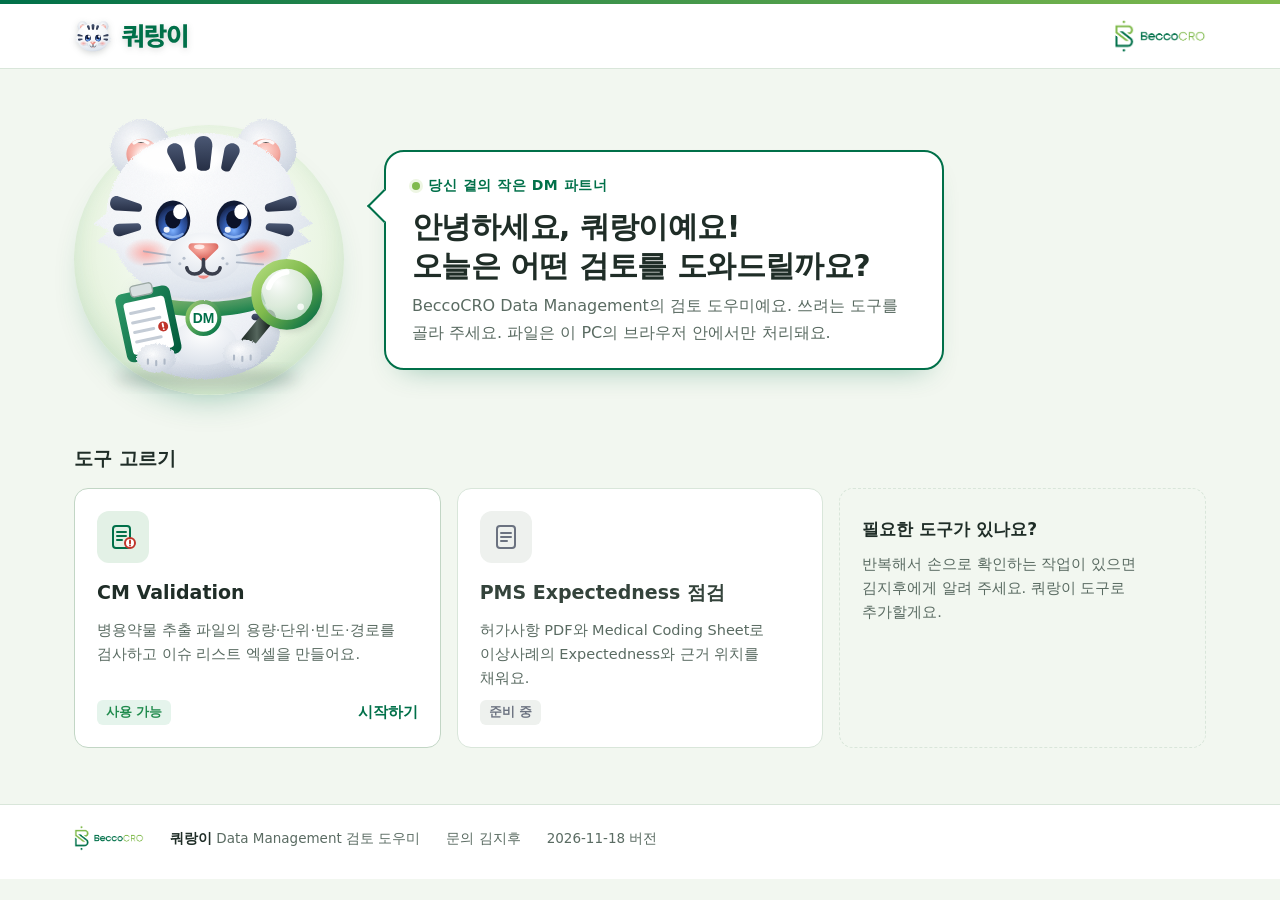
==== index.html @ e0569086 "Add files via upload" ====
<!DOCTYPE html>
<html lang="ko">
<head>
<meta charset="utf-8">
<meta name="viewport" content="width=device-width, initial-scale=1">
<meta name="robots" content="noindex, nofollow">
<title>쿼랑이 · DM 검토 도우미</title>
<link rel="stylesheet" href="css/site.css">
<style>
  main{max-width:1180px;margin:0 auto;padding:0 24px}
  .greet{display:grid;grid-template-columns:270px minmax(0,1fr);gap:40px;align-items:center;padding:56px 0 40px}
  .stage{position:relative;width:270px;height:270px;border-radius:50%;background:radial-gradient(circle at 50% 42%,#fff 0,#eaf5e3 55%,#d6ebcb 100%);box-shadow:inset 0 -10px 24px rgba(0,112,73,.10),0 18px 36px -20px rgba(0,112,73,.45);display:flex;align-items:flex-end;justify-content:center}
  .greet .tiger{width:250px;height:auto;display:block;margin-bottom:6px}
  .bubble{position:relative;background:var(--sheet);border:2px solid var(--brand);box-shadow:0 14px 30px -18px rgba(0,112,73,.45);border-radius:20px;padding:22px 26px;max-width:560px}
  .bubble::before{content:"";position:absolute;left:-14px;top:42px;width:22px;height:22px;background:var(--sheet);border-left:2px solid var(--brand);border-bottom:2px solid var(--brand);transform:rotate(45deg)}
  .tagline{display:flex;align-items:center;gap:8px;margin:0 0 10px!important;color:var(--brand)!important;font-size:14px!important;font-weight:700;letter-spacing:.04em}
  .tagline::before{content:"";width:8px;height:8px;border-radius:50%;background:var(--leaf);box-shadow:0 0 0 3px var(--leaf-soft)}
  .bubble h1{font-size:30px;line-height:1.3;letter-spacing:-.02em;margin:0 0 8px;font-weight:800}
  .bubble p{margin:0;color:var(--sub);font-size:16px}
  @keyframes wave{0%,100%{transform:rotate(0)}30%{transform:rotate(-14deg)}60%{transform:rotate(8deg)}}
  .greet .glass{transform-origin:130px 191px;animation:wave 1.4s ease-in-out .4s 2}
  .stage{cursor:pointer}

  h2.pick{font-size:19px;margin:8px 0 14px}
  .tools{display:grid;grid-template-columns:repeat(3,minmax(0,1fr));gap:16px}
  .tool{position:relative;display:flex;flex-direction:column;gap:10px;background:var(--sheet);border:1px solid var(--rule);border-radius:14px;padding:22px;text-decoration:none;color:inherit;min-height:220px}
  a.tool{border-color:var(--field)}
  a.tool:hover{border-color:var(--brand);box-shadow:0 0 0 3px var(--brand-soft)}
  .tool .ic{width:52px;height:52px;border-radius:12px;display:flex;align-items:center;justify-content:center;background:var(--brand-soft)}
  .tool h3{font-size:19px;margin:4px 0 0}
  .tool p{margin:0;color:var(--sub);font-size:14.5px;flex:1}
  .tool .foot{display:flex;justify-content:space-between;align-items:center}
  .chip{font-size:12.5px;font-weight:600;border-radius:6px;padding:2px 9px}
  .chip.ok{background:var(--green-soft);color:var(--green)}
  .chip.soon{background:var(--gray-soft);color:var(--gray)}
  .start{font-weight:700;color:var(--brand);font-size:15px}
  .tool.soon .ic{background:var(--gray-soft)}
  .tool.soon h3{color:#34433b}
  .tool.idea{border-style:dashed;background:transparent;justify-content:center;align-items:flex-start}
  .tool.idea h3{font-size:17px}
  .safe{margin:26px 0 0;font-size:14px;color:var(--sub);display:flex;gap:8px;align-items:center}

  @media (max-width:860px){
    .greet{grid-template-columns:1fr;justify-items:center;gap:18px;padding:36px 0 28px;text-align:center}
    .stage{width:210px;height:210px}
    .greet .tiger{width:186px}
    .bubble::before{left:50%;top:-13px;margin-left:-11px;transform:rotate(135deg)}
    .tools{grid-template-columns:1fr}
    .tool{min-height:0}
  }
  @media (max-width:560px){ main{padding:0 16px} .bubble h1{font-size:24px} }
</style>
</head>
<body>
<header class="site-head"><div class="in"><a class="brand" href="index.html" aria-label="쿼랑이 처음 화면"><svg width="38" height="38" viewBox="18 22 164 140" role="img" aria-label="쿼랑이" xmlns="http://www.w3.org/2000/svg"><defs>
  <radialGradient id="hfur" cx="40%" cy="30%" r="78%">
    <stop offset="0" stop-color="#ffffff"/><stop offset=".55" stop-color="#f4f6f9"/><stop offset=".85" stop-color="#dfe5ee"/><stop offset="1" stop-color="#c3ccda"/>
  </radialGradient>
  <radialGradient id="hbody" cx="38%" cy="25%" r="80%">
    <stop offset="0" stop-color="#ffffff"/><stop offset=".6" stop-color="#eef1f6"/><stop offset="1" stop-color="#b9c3d2"/>
  </radialGradient>
  <radialGradient id="hear" cx="40%" cy="35%" r="70%">
    <stop offset="0" stop-color="#ffffff"/><stop offset="1" stop-color="#cbd3df"/>
  </radialGradient>
  <radialGradient id="hinner" cx="50%" cy="38%" r="62%">
    <stop offset="0" stop-color="#ffd9d2"/><stop offset=".7" stop-color="#f4aaa1"/><stop offset="1" stop-color="#e48e86"/>
  </radialGradient>
  <linearGradient id="hstripe" x1="0" y1="0" x2="0" y2="1">
    <stop offset="0" stop-color="#4b5874"/><stop offset="1" stop-color="#262f45"/>
  </linearGradient>
  <radialGradient id="hiris" cx="50%" cy="72%" r="70%">
    <stop offset="0" stop-color="#7fb2ff"/><stop offset=".45" stop-color="#3561b8"/><stop offset="1" stop-color="#16244d"/>
  </radialGradient>
  <radialGradient id="hmuzzle" cx="50%" cy="30%" r="72%">
    <stop offset="0" stop-color="#ffffff"/><stop offset="1" stop-color="#dbe1ea"/>
  </radialGradient>
  <radialGradient id="hnose" cx="42%" cy="28%" r="72%">
    <stop offset="0" stop-color="#ffbdb2"/><stop offset="1" stop-color="#d4574f"/>
  </radialGradient>
  <radialGradient id="hblush" cx="50%" cy="50%" r="50%">
    <stop offset="0" stop-color="#ff9b94" stop-opacity=".8"/><stop offset="1" stop-color="#ff9b94" stop-opacity="0"/>
  </radialGradient>
  <linearGradient id="hscarf" x1="0" y1="0" x2="1" y2="1">
    <stop offset="0" stop-color="#9fd067"/><stop offset=".5" stop-color="#4fa257"/><stop offset="1" stop-color="#007049"/>
  </linearGradient>
  <linearGradient id="hboard" x1="0" y1="0" x2="1" y2="1">
    <stop offset="0" stop-color="#2f9a68"/><stop offset="1" stop-color="#00593a"/>
  </linearGradient>
  <linearGradient id="hring" x1="0" y1="0" x2="1" y2="1">
    <stop offset="0" stop-color="#b3dc7e"/><stop offset=".45" stop-color="#80ba4c"/><stop offset="1" stop-color="#006a45"/>
  </linearGradient>
  <radialGradient id="hlens" cx="35%" cy="30%" r="80%">
    <stop offset="0" stop-color="#ffffff" stop-opacity=".95"/><stop offset=".5" stop-color="#e3f3e2" stop-opacity=".7"/><stop offset="1" stop-color="#9fcfae" stop-opacity=".85"/>
  </radialGradient>
  <linearGradient id="hhandle" x1="0" y1="0" x2="1" y2="0">
    <stop offset="0" stop-color="#27342e"/><stop offset=".5" stop-color="#55665d"/><stop offset="1" stop-color="#1c2622"/>
  </linearGradient>
  <filter id="hsoft" x="-30%" y="-30%" width="160%" height="160%"><feGaussianBlur stdDeviation="5"/></filter>
  <filter id="hsoft2" x="-30%" y="-30%" width="160%" height="160%"><feGaussianBlur stdDeviation="2.4"/></filter>
</defs>
  <g>
    <circle cx="55" cy="50" r="22" fill="url(#hear)"/>
    <circle cx="145" cy="50" r="22" fill="url(#hear)"/>
  </g>
  <ellipse cx="56" cy="53" rx="11.5" ry="11" fill="url(#hinner)"/>
  <ellipse cx="144" cy="53" rx="11.5" ry="11" fill="url(#hinner)"/>
  <path d="M50 45c3-2 7-2 10 0M140 45c3-2 7-2 10 0" stroke="#fff" stroke-width="2.4" stroke-linecap="round" opacity=".9"/>
  <path d="M100 38C140 38 167 61 170 96L179 103L168 108L177 116L163 122C154 146 128 158 100 158C72 158 46 146 37 122L23 116L32 108L21 103L30 96C33 61 60 38 100 38Z" fill="url(#hfur)"/>
  <ellipse cx="82" cy="56" rx="32" ry="12" fill="#fff" opacity=".9" filter="url(#hsoft2)"/>
  <g fill="url(#hstripe)">
    <path d="M100 40c-4.4 0-6.6 3.2-6.4 7.4l1.8 15.4c.5 3 8.7 3 9.2 0l1.8-15.4c.2-4.2-2-7.4-6.4-7.4Z"/>
    <path d="M77.5 45.5c-3.3 1.1-4.4 4.4-3.1 7.4l6.3 11.6c1.5 2.4 7.1.4 6.5-2.4L85 50c-.8-3.8-4.3-5.4-7.5-4.5Z"/>
    <path d="M122.5 45.5c3.3 1.1 4.4 4.4 3.1 7.4l-6.3 11.6c-1.5 2.4-7.1.4-6.5-2.4L115 50c.8-3.8 4.3-5.4 7.5-4.5Z"/>
    <path d="M33 87c-1 3.3 1.2 6.4 4.4 6.6l16 1c2.8.1 3.3-4.8.6-5.8l-15-5.3c-3.2-1.1-5.4 1-6 3.5Z"/>
    <path d="M35 107.5c0 3.2 2.8 5.4 5.8 4.5l12.8-3.9c2.7-.8 1.7-5.3-1.1-5.3l-13.2.3c-2.6.1-4.3 1.8-4.3 4.4Z"/>
    <path d="M167 87c1 3.3-1.2 6.4-4.4 6.6l-16 1c-2.8.1-3.3-4.8-.6-5.8l15-5.3c3.2-1.1 5.4 1 6 3.5Z"/>
    <path d="M165 107.5c0 3.2-2.8 5.4-5.8 4.5l-12.8-3.9c-2.7-.8-1.7-5.3 1.1-5.3l13.2.3c2.6.1 4.3 1.8 4.3 4.4Z"/>
  </g>
  <ellipse cx="59" cy="124" rx="16" ry="10.5" fill="url(#hblush)"/>
  <ellipse cx="141" cy="124" rx="16" ry="10.5" fill="url(#hblush)"/>
  <g class="eyes">
    <ellipse cx="78" cy="101" rx="12.5" ry="14.5" fill="#101a35"/>
    <ellipse cx="122" cy="101" rx="12.5" ry="14.5" fill="#101a35"/>
    <ellipse cx="78" cy="102.5" rx="10.6" ry="12.4" fill="url(#hiris)"/>
    <ellipse cx="122" cy="102.5" rx="10.6" ry="12.4" fill="url(#hiris)"/>
    <ellipse cx="78" cy="100" rx="5.6" ry="6.6" fill="#0b1229"/>
    <ellipse cx="122" cy="100" rx="5.6" ry="6.6" fill="#0b1229"/>
    <ellipse cx="83" cy="94.5" rx="4.8" ry="5.4" fill="#fff"/>
    <ellipse cx="127" cy="94.5" rx="4.8" ry="5.4" fill="#fff"/>
    <circle cx="73.5" cy="107.5" r="2.2" fill="#fff" opacity=".9"/>
    <circle cx="117.5" cy="107.5" r="2.2" fill="#fff" opacity=".9"/>
    <path d="M71 110.5c4 3 10 3 14 0M115 110.5c4 3 10 3 14 0" stroke="#a9ccff" stroke-width="1.6" stroke-linecap="round" fill="none" opacity=".7"/>
  </g>
  <ellipse cx="100" cy="127.5" rx="27" ry="18" fill="url(#hmuzzle)"/>
  <g stroke="#9aa6b8" stroke-width="1.3" stroke-linecap="round" opacity=".75">
    <path d="M76 126l-19-3M76 131l-19 1.5M124 126l19-3M124 131l19 1.5"/>
  </g>
  <g fill="#b6bfcc"><circle cx="86" cy="128" r="1.1"/><circle cx="83" cy="132" r="1.1"/><circle cx="114" cy="128" r="1.1"/><circle cx="117" cy="132" r="1.1"/></g>
  <path d="M91.8 117.2h16.4c2.3 0 3.4 2.5 1.9 4.2l-8.1 7.8c-1.1 1-2.9 1-4 0l-8.1-7.8c-1.5-1.7-.4-4.2 1.9-4.2Z" fill="url(#hnose)"/>
  <ellipse cx="97" cy="119.8" rx="3.8" ry="1.7" fill="#fff" opacity=".75"/>
  <path d="M100 129v4.4c0 3.8-3 6-6.3 6-3 0-5.2-2-5.7-4.5M100 133.4c0 3.8 3 6 6.3 6 3 0 5.2-2 5.7-4.5" fill="none" stroke="#3a3f4d" stroke-width="2.6" stroke-linecap="round"/>
  <path d="M96 140.5c1.4 3.2 6.6 3.2 8 0" fill="#f08c86"/>
</svg><svg class="wordmark" width="65.1" height="24" viewBox="14 -1654 5044 1860" aria-hidden="true"><path d="M1118 -1506H180V-1276H832C831 -1236 829 -1193 828 -1148L130 -1120L166 -882L806 -934C798 -875 788 -814 776 -748C510 -733 246 -731 24 -728L56 -502C184 -502 323 -503 468 -508V116H756V-522C920 -534 1086 -552 1248 -580L1226 -786C1173 -779 1119 -773 1066 -768C1116 -1042 1116 -1231 1118 -1382ZM1634 -1642H1344V-438H988V-212H1344V190H1634Z M3239.04 -1642H2951.04V-546H3239.04V-988H3479.04V-1224H3239.04ZM2685.04 -1534H1837.04V-1310H2403.04V-1184H1839.04V-606H1997.04C2379.04 -606 2613.04 -616 2863.04 -666L2833.04 -892C2616.04 -853 2420.04 -843 2127.04 -840V-972H2685.04ZM2629.04 -516C2237.04 -516 1993.04 -380 1993.04 -158C1993.04 62 2237.04 190 2629.04 190C3013.04 190 3257.04 62 3257.04 -158C3257.04 -380 3013.04 -516 2629.04 -516ZM2629.04 -294C2859.04 -294 2973.04 -250 2973.04 -158C2973.04 -66 2859.04 -24 2629.04 -24C2395.04 -24 2277.04 -66 2279.04 -158C2277.04 -250 2395.04 -294 2629.04 -294Z M5048.08 -1644H4758.08V196H5048.08ZM4046.08 -1518C3762.08 -1518 3554.08 -1264 3554.08 -862C3554.08 -454 3762.08 -200 4046.08 -200C4324.08 -200 4532.08 -454 4534.08 -862C4532.08 -1264 4324.08 -1518 4046.08 -1518ZM4046.08 -1258C4172.08 -1258 4256.08 -1124 4256.08 -862C4256.08 -596 4172.08 -462 4046.08 -462C3916.08 -462 3832.08 -596 3834.08 -862C3832.08 -1124 3916.08 -1258 4046.08 -1258Z" fill="currentColor"/></svg></a><img class="corp" src="img/becco-logo.png" alt="BeccoCRO" width="92" height="34"></div></header>
<main>
  <section class="greet">
    <div class="stage" title="쿼랑이를 쓰다듬어 주세요"><svg class="tiger" viewBox="14 22 180 200" role="img" aria-label="쿼랑이" xmlns="http://www.w3.org/2000/svg"><defs>
  <filter id="tfuzz" x="-12%" y="-12%" width="124%" height="124%">
    <feTurbulence type="fractalNoise" baseFrequency="1.1" numOctaves="2" seed="4" result="n"/>
    <feDisplacementMap in="SourceGraphic" in2="n" scale="2.6" xChannelSelector="R" yChannelSelector="G" result="d"/>
    <feTurbulence type="fractalNoise" baseFrequency="2.4" numOctaves="1" seed="9" result="n2"/>
    <feColorMatrix in="n2" type="matrix" values="0 0 0 0 .55  0 0 0 0 .6  0 0 0 0 .7  0 0 0 .14 0" result="sp"/>
    <feComposite in="sp" in2="d" operator="in" result="sp2"/>
    <feMerge><feMergeNode in="d"/><feMergeNode in="sp2"/></feMerge>
  </filter>
  <radialGradient id="tfur" cx="40%" cy="30%" r="78%">
    <stop offset="0" stop-color="#ffffff"/><stop offset=".55" stop-color="#f4f6f9"/><stop offset=".85" stop-color="#dfe5ee"/><stop offset="1" stop-color="#c3ccda"/>
  </radialGradient>
  <radialGradient id="tbody" cx="38%" cy="25%" r="80%">
    <stop offset="0" stop-color="#ffffff"/><stop offset=".6" stop-color="#eef1f6"/><stop offset="1" stop-color="#b9c3d2"/>
  </radialGradient>
  <radialGradient id="tear" cx="40%" cy="35%" r="70%">
    <stop offset="0" stop-color="#ffffff"/><stop offset="1" stop-color="#cbd3df"/>
  </radialGradient>
  <radialGradient id="tinner" cx="50%" cy="38%" r="62%">
    <stop offset="0" stop-color="#ffd9d2"/><stop offset=".7" stop-color="#f4aaa1"/><stop offset="1" stop-color="#e48e86"/>
  </radialGradient>
  <linearGradient id="tstripe" x1="0" y1="0" x2="0" y2="1">
    <stop offset="0" stop-color="#4b5874"/><stop offset="1" stop-color="#262f45"/>
  </linearGradient>
  <radialGradient id="tiris" cx="50%" cy="72%" r="70%">
    <stop offset="0" stop-color="#7fb2ff"/><stop offset=".45" stop-color="#3561b8"/><stop offset="1" stop-color="#16244d"/>
  </radialGradient>
  <radialGradient id="tmuzzle" cx="50%" cy="30%" r="72%">
    <stop offset="0" stop-color="#ffffff"/><stop offset="1" stop-color="#dbe1ea"/>
  </radialGradient>
  <radialGradient id="tnose" cx="42%" cy="28%" r="72%">
    <stop offset="0" stop-color="#ffbdb2"/><stop offset="1" stop-color="#d4574f"/>
  </radialGradient>
  <radialGradient id="tblush" cx="50%" cy="50%" r="50%">
    <stop offset="0" stop-color="#ff9b94" stop-opacity=".8"/><stop offset="1" stop-color="#ff9b94" stop-opacity="0"/>
  </radialGradient>
  <linearGradient id="tscarf" x1="0" y1="0" x2="1" y2="1">
    <stop offset="0" stop-color="#9fd067"/><stop offset=".5" stop-color="#4fa257"/><stop offset="1" stop-color="#007049"/>
  </linearGradient>
  <linearGradient id="tboard" x1="0" y1="0" x2="1" y2="1">
    <stop offset="0" stop-color="#2f9a68"/><stop offset="1" stop-color="#00593a"/>
  </linearGradient>
  <linearGradient id="tring" x1="0" y1="0" x2="1" y2="1">
    <stop offset="0" stop-color="#b3dc7e"/><stop offset=".45" stop-color="#80ba4c"/><stop offset="1" stop-color="#006a45"/>
  </linearGradient>
  <radialGradient id="tlens" cx="35%" cy="30%" r="80%">
    <stop offset="0" stop-color="#ffffff" stop-opacity=".95"/><stop offset=".5" stop-color="#e3f3e2" stop-opacity=".7"/><stop offset="1" stop-color="#9fcfae" stop-opacity=".85"/>
  </radialGradient>
  <linearGradient id="thandle" x1="0" y1="0" x2="1" y2="0">
    <stop offset="0" stop-color="#27342e"/><stop offset=".5" stop-color="#55665d"/><stop offset="1" stop-color="#1c2622"/>
  </linearGradient>
  <filter id="tsoft" x="-30%" y="-30%" width="160%" height="160%"><feGaussianBlur stdDeviation="5"/></filter>
  <filter id="tsoft2" x="-30%" y="-30%" width="160%" height="160%"><feGaussianBlur stdDeviation="2.4"/></filter>
</defs><ellipse class="shadow" cx="102" cy="214" rx="66" ry="7" fill="#1f2d27" opacity=".18" filter="url(#tsoft)"/><g class="hopper">
  <ellipse cx="100" cy="181" rx="55" ry="34" fill="url(#tbody)" filter="url(#tfuzz)"/>
  <g fill="url(#tstripe)">
    <path d="M49 173c5 .6 11 .5 15-.6 2.3-.7 1.6-4.4-.8-4.5l-12.6-.5c-2.6-.1-4 5.3-1.6 5.6Z"/>
    <path d="M151 173c-5 .6-11 .5-15-.6-2.3-.7-1.6-4.4.8-4.5l12.6-.5c2.6-.1 4 5.3 1.6 5.6Z"/>
  </g>
  <ellipse cx="100" cy="189" rx="24" ry="16" fill="url(#tmuzzle)"/>
  <path d="M58 152c12 10 72 10 84 0l3 9c-14 12-76 12-90 0Z" fill="url(#tscarf)"/>
  <path d="M136 156c8 3 13 10 12 19-6-2-10-7-12-12Z" fill="url(#tscarf)"/>
  <path d="M141 158c6 5 9 11 8 18" stroke="#fff" stroke-width="1.6" opacity=".35" fill="none"/>
  <g>
    <circle cx="100" cy="171" r="11.5" fill="#fff" stroke="url(#tscarf)" stroke-width="3"/>
    <text x="100" y="175" text-anchor="middle" font-family="Pretendard,Malgun Gothic,sans-serif" font-size="10" font-weight="800" fill="#007049">DM</text>
  </g>
  <ellipse cx="100" cy="153" rx="52" ry="8" fill="#7f8ca0" opacity=".28" filter="url(#tsoft)"/>

  <g filter="url(#tfuzz)">
    <circle cx="55" cy="50" r="22" fill="url(#tear)"/>
    <circle cx="145" cy="50" r="22" fill="url(#tear)"/>
  </g>
  <ellipse cx="56" cy="53" rx="11.5" ry="11" fill="url(#tinner)"/>
  <ellipse cx="144" cy="53" rx="11.5" ry="11" fill="url(#tinner)"/>
  <path d="M50 45c3-2 7-2 10 0M140 45c3-2 7-2 10 0" stroke="#fff" stroke-width="2.4" stroke-linecap="round" opacity=".9"/>
  <path d="M100 38C140 38 167 61 170 96L179 103L168 108L177 116L163 122C154 146 128 158 100 158C72 158 46 146 37 122L23 116L32 108L21 103L30 96C33 61 60 38 100 38Z" fill="url(#tfur)" filter="url(#tfuzz)"/>
  <ellipse cx="82" cy="56" rx="32" ry="12" fill="#fff" opacity=".9" filter="url(#tsoft2)"/>
  <g fill="url(#tstripe)">
    <path d="M100 40c-4.4 0-6.6 3.2-6.4 7.4l1.8 15.4c.5 3 8.7 3 9.2 0l1.8-15.4c.2-4.2-2-7.4-6.4-7.4Z"/>
    <path d="M77.5 45.5c-3.3 1.1-4.4 4.4-3.1 7.4l6.3 11.6c1.5 2.4 7.1.4 6.5-2.4L85 50c-.8-3.8-4.3-5.4-7.5-4.5Z"/>
    <path d="M122.5 45.5c3.3 1.1 4.4 4.4 3.1 7.4l-6.3 11.6c-1.5 2.4-7.1.4-6.5-2.4L115 50c.8-3.8 4.3-5.4 7.5-4.5Z"/>
    <path d="M33 87c-1 3.3 1.2 6.4 4.4 6.6l16 1c2.8.1 3.3-4.8.6-5.8l-15-5.3c-3.2-1.1-5.4 1-6 3.5Z"/>
    <path d="M35 107.5c0 3.2 2.8 5.4 5.8 4.5l12.8-3.9c2.7-.8 1.7-5.3-1.1-5.3l-13.2.3c-2.6.1-4.3 1.8-4.3 4.4Z"/>
    <path d="M167 87c1 3.3-1.2 6.4-4.4 6.6l-16 1c-2.8.1-3.3-4.8-.6-5.8l15-5.3c3.2-1.1 5.4 1 6 3.5Z"/>
    <path d="M165 107.5c0 3.2-2.8 5.4-5.8 4.5l-12.8-3.9c-2.7-.8-1.7-5.3 1.1-5.3l13.2.3c2.6.1 4.3 1.8 4.3 4.4Z"/>
  </g>
  <ellipse cx="59" cy="124" rx="16" ry="10.5" fill="url(#tblush)"/>
  <ellipse cx="141" cy="124" rx="16" ry="10.5" fill="url(#tblush)"/>
  <g class="eyes">
    <ellipse cx="78" cy="101" rx="12.5" ry="14.5" fill="#101a35"/>
    <ellipse cx="122" cy="101" rx="12.5" ry="14.5" fill="#101a35"/>
    <ellipse cx="78" cy="102.5" rx="10.6" ry="12.4" fill="url(#tiris)"/>
    <ellipse cx="122" cy="102.5" rx="10.6" ry="12.4" fill="url(#tiris)"/>
    <ellipse cx="78" cy="100" rx="5.6" ry="6.6" fill="#0b1229"/>
    <ellipse cx="122" cy="100" rx="5.6" ry="6.6" fill="#0b1229"/>
    <ellipse cx="83" cy="94.5" rx="4.8" ry="5.4" fill="#fff"/>
    <ellipse cx="127" cy="94.5" rx="4.8" ry="5.4" fill="#fff"/>
    <circle cx="73.5" cy="107.5" r="2.2" fill="#fff" opacity=".9"/>
    <circle cx="117.5" cy="107.5" r="2.2" fill="#fff" opacity=".9"/>
    <path d="M71 110.5c4 3 10 3 14 0M115 110.5c4 3 10 3 14 0" stroke="#a9ccff" stroke-width="1.6" stroke-linecap="round" fill="none" opacity=".7"/>
  </g>
  <ellipse cx="100" cy="127.5" rx="27" ry="18" fill="url(#tmuzzle)"/>
  <g stroke="#9aa6b8" stroke-width="1.3" stroke-linecap="round" opacity=".75">
    <path d="M76 126l-19-3M76 131l-19 1.5M124 126l19-3M124 131l19 1.5"/>
  </g>
  <g fill="#b6bfcc"><circle cx="86" cy="128" r="1.1"/><circle cx="83" cy="132" r="1.1"/><circle cx="114" cy="128" r="1.1"/><circle cx="117" cy="132" r="1.1"/></g>
  <path d="M91.8 117.2h16.4c2.3 0 3.4 2.5 1.9 4.2l-8.1 7.8c-1.1 1-2.9 1-4 0l-8.1-7.8c-1.5-1.7-.4-4.2 1.9-4.2Z" fill="url(#tnose)"/>
  <ellipse cx="97" cy="119.8" rx="3.8" ry="1.7" fill="#fff" opacity=".75"/>
  <path d="M100 129v4.4c0 3.8-3 6-6.3 6-3 0-5.2-2-5.7-4.5M100 133.4c0 3.8 3 6 6.3 6 3 0 5.2-2 5.7-4.5" fill="none" stroke="#3a3f4d" stroke-width="2.6" stroke-linecap="round"/>
  <path d="M96 140.5c1.4 3.2 6.6 3.2 8 0" fill="#f08c86"/>

  <g transform="rotate(-12 62 178)">
    <rect x="41" y="150" width="40" height="50" rx="5" fill="url(#tboard)"/>
    <rect x="46" y="157" width="30" height="38" rx="2.5" fill="#fff"/>
    <rect x="53" y="146" width="16" height="8" rx="2.5" fill="#d7dfe0" stroke="#9aa8a3" stroke-width="1"/>
    <path d="M50 165h17M50 172h20M50 179h14M50 186h18" stroke="#c4ccd6" stroke-width="2.2" stroke-linecap="round"/>
    <circle cx="71" cy="179" r="3.6" fill="#c0352b"/>
    <path d="M71 177v2.2" stroke="#fff" stroke-width="1.3" stroke-linecap="round"/><circle cx="71" cy="181" r=".7" fill="#fff"/>
  </g>
  <ellipse cx="66" cy="200" rx="14" ry="10.5" fill="url(#tear)" filter="url(#tfuzz)"/>
  <path d="M60 204v-3M66 205v-3M72 204v-3" stroke="#aeb8c6" stroke-width="1.5" stroke-linecap="round"/>

  <g class="glass">
    <path d="M147 170l-17 21" stroke="url(#thandle)" stroke-width="10" stroke-linecap="round"/>
    <ellipse cx="163" cy="158" rx="23" ry="23" fill="#1f2d27" opacity=".14" filter="url(#tsoft2)"/>
    <circle cx="160" cy="154" r="22" fill="url(#tlens)" stroke="url(#tring)" stroke-width="7"/>
    <path d="M147 149c2-6 7-10 13-11" stroke="#fff" stroke-width="4" stroke-linecap="round" fill="none" opacity=".95"/>
    <circle cx="170" cy="163" r="2.4" fill="#fff" opacity=".8"/>
    <ellipse cx="128" cy="197" rx="14" ry="10.5" fill="url(#tear)" filter="url(#tfuzz)"/>
    <path d="M122 201v-3M128 202v-3M134 201v-3" stroke="#aeb8c6" stroke-width="1.5" stroke-linecap="round"/>
  </g>
</g></svg></div>
    <div class="bubble">
      <p class="tagline">당신 곁의 작은 DM 파트너</p>
      <h1>안녕하세요, 쿼랑이예요!<br>오늘은 어떤 검토를 도와드릴까요?</h1>
      <p>BeccoCRO Data Management의 검토 도우미예요. 쓰려는 도구를 골라 주세요. 파일은 이 PC의 브라우저 안에서만 처리돼요.</p>
    </div>
  </section>

  <h2 class="pick">도구 고르기</h2>
  <div class="tools">
    <a class="tool" href="cm.html">
      <span class="ic"><svg width="28" height="28" viewBox="0 0 28 28" aria-hidden="true"><rect x="4" y="3" width="17" height="22" rx="3" fill="none" stroke="#007049" stroke-width="2"/><path d="M8 9h9M8 13h9M8 17h5" stroke="#007049" stroke-width="2" stroke-linecap="round"/><circle cx="21" cy="20" r="5" fill="#fff" stroke="#c0352b" stroke-width="2"/><path d="M21 17.6v2.6" stroke="#c0352b" stroke-width="2" stroke-linecap="round"/><circle cx="21" cy="22.4" r="1" fill="#c0352b"/></svg></span>
      <h3>CM Validation</h3>
      <p>병용약물 추출 파일의 용량·단위·빈도·경로를 검사하고 이슈 리스트 엑셀을 만들어요.</p>
      <span class="foot"><span class="chip ok">사용 가능</span><span class="start">시작하기</span></span>
    </a>
    <div class="tool soon" aria-disabled="true">
      <span class="ic"><svg width="28" height="28" viewBox="0 0 28 28" aria-hidden="true"><rect x="5" y="3" width="18" height="22" rx="3" fill="none" stroke="#6b7280" stroke-width="2"/><path d="M9 10h10M9 14h10M9 18h6" stroke="#6b7280" stroke-width="2" stroke-linecap="round"/></svg></span>
      <h3>PMS Expectedness 점검</h3>
      <p>허가사항 PDF와 Medical Coding Sheet로 이상사례의 Expectedness와 근거 위치를 채워요.</p>
      <span class="foot"><span class="chip soon">준비 중</span></span>
    </div>
    <div class="tool idea">
      <h3>필요한 도구가 있나요?</h3>
      <p>반복해서 손으로 확인하는 작업이 있으면 김지후에게 알려 주세요. 쿼랑이 도구로 추가할게요.</p>
    </div>
  </div>
</main>

<footer class="site-foot"><div class="in">
  <img src="img/becco-logo.png" alt="BeccoCRO" width="70" height="26">
  <span><b>쿼랑이</b> Data Management 검토 도우미</span>
  <span>문의 김지후</span>
  <span>2026-11-18 버전</span>
</div></footer>
</body>
</html>
---- css/site.css ----
/* DM 도구 모음 – 공용 스타일 (모든 페이지가 같이 씀) */
:root{
  --paper:#f2f7f0; --sheet:#fff; --ink:#1f2d27; --sub:#5a6b62; --rule:#d9e6da; --field:#c2d6c5;
  --brand:#007049; --brand-ink:#005a3a; --brand-soft:#e3f1e6; --leaf:#80ba4c; --leaf-soft:#eef6e3;
  --red:#c0352b; --red-soft:#fde8e6; --amber:#b5590f; --amber-soft:#fcefe2;
  --green:#1f8a4c; --green-soft:#e5f4ec; --gray:#6b7280; --gray-soft:#eef1ee;
  --font:"Pretendard","Apple SD Gothic Neo","Malgun Gothic","맑은 고딕",system-ui,sans-serif;
}
*{box-sizing:border-box}
html{-webkit-text-size-adjust:100%}
body{margin:0;background:var(--paper);color:var(--ink);font:15px/1.65 var(--font);word-break:keep-all;overflow-wrap:break-word}
a{color:var(--brand)}
:focus-visible{outline:3px solid var(--brand);outline-offset:2px;border-radius:4px}

/* 머리글: 흰 바탕 + 회사 로고 색 띠 */
.site-head{background:linear-gradient(90deg,var(--brand),var(--leaf)) top/100% 4px no-repeat,#fff;padding-top:4px;border-bottom:1px solid var(--rule)}
.site-head .in{max-width:1180px;margin:0 auto;padding:0 24px;height:64px;display:flex;align-items:center;gap:18px}
.site-head .brand{color:var(--ink);text-decoration:none;font-weight:800;display:flex;align-items:center;gap:10px}
.site-head .brand svg{flex:none;filter:drop-shadow(0 2px 3px rgba(31,45,39,.18))}
.site-head .brand .wordmark{display:block;color:var(--brand);height:24px;width:auto}
.site-head .section{color:var(--ink);text-decoration:none;font-size:15px;font-weight:600;padding-left:16px;border-left:1px solid var(--rule)}
.site-head .section:hover{color:var(--brand)}
.site-head .corp{margin-left:auto;height:34px;width:auto}
.site-head nav{margin-left:auto;display:flex;gap:4px;flex-wrap:wrap}
.site-head nav a{color:var(--sub);text-decoration:none;font-size:14.5px;padding:7px 13px;border-radius:8px}
.site-head nav a:hover{color:var(--ink);background:var(--leaf-soft)}
.site-head nav a[aria-current="page"]{color:var(--brand);background:var(--brand-soft);font-weight:700}

/* 바닥글 */
.site-foot{border-top:1px solid var(--rule);margin-top:56px;background:var(--sheet)}
.site-foot .in{max-width:1180px;margin:0 auto;padding:20px 24px 28px;color:var(--sub);font-size:13.5px;display:flex;flex-wrap:wrap;align-items:center;gap:6px 26px}
.site-foot b{color:var(--ink);font-weight:600}

/* 쿼랑이 움직임: 눈 깜빡임(자동) + 마우스 올리면 통통 */
svg .eyes{transform-box:fill-box;transform-origin:50% 55%;animation:blink 4.6s ease-in-out infinite}
.site-head .brand svg .eyes{animation-delay:1.9s;animation-duration:5.3s}
@keyframes blink{0%,90%,100%{transform:scaleY(1)}93%{transform:scaleY(.08)}96%{transform:scaleY(1)}}
.tiger{overflow:visible}
.tiger .hopper{transform-box:fill-box;transform-origin:50% 100%}
.tiger .shadow{transform-box:fill-box;transform-origin:50% 50%}
.stage:hover .tiger .hopper,.stage:focus-visible .tiger .hopper{animation:hop .85s cubic-bezier(.3,.7,.4,1) infinite}
.stage:hover .tiger .shadow,.stage:focus-visible .tiger .shadow{animation:hopShadow .85s cubic-bezier(.3,.7,.4,1) infinite}
@keyframes hop{0%,100%{transform:translateY(0) scale(1,1)}15%{transform:translateY(0) scale(1.05,.93)}45%{transform:translateY(-16px) scale(.97,1.04)}70%{transform:translateY(0) scale(1.04,.95)}85%{transform:translateY(0) scale(.99,1.01)}}
@keyframes hopShadow{0%,100%{transform:scale(1);opacity:.18}45%{transform:scale(.72);opacity:.1}}
.site-head .brand svg{transition:transform .2s}
.site-head .brand:hover svg{animation:nod .6s ease-in-out}
@keyframes nod{0%,100%{transform:translateY(0) rotate(0)}30%{transform:translateY(-3px) rotate(-8deg)}60%{transform:translateY(0) rotate(6deg)}}

@media (max-width:640px){
  .site-head .in{height:auto;min-height:56px;padding:8px 16px;flex-wrap:wrap;gap:6px 12px}
  .site-head .corp{height:28px}
  .site-head nav{margin-left:0;width:100%}
  .site-head nav a{padding:5px 9px;font-size:13.5px}
}
@media (prefers-reduced-motion:reduce){*{animation:none!important;transition:none!important}}
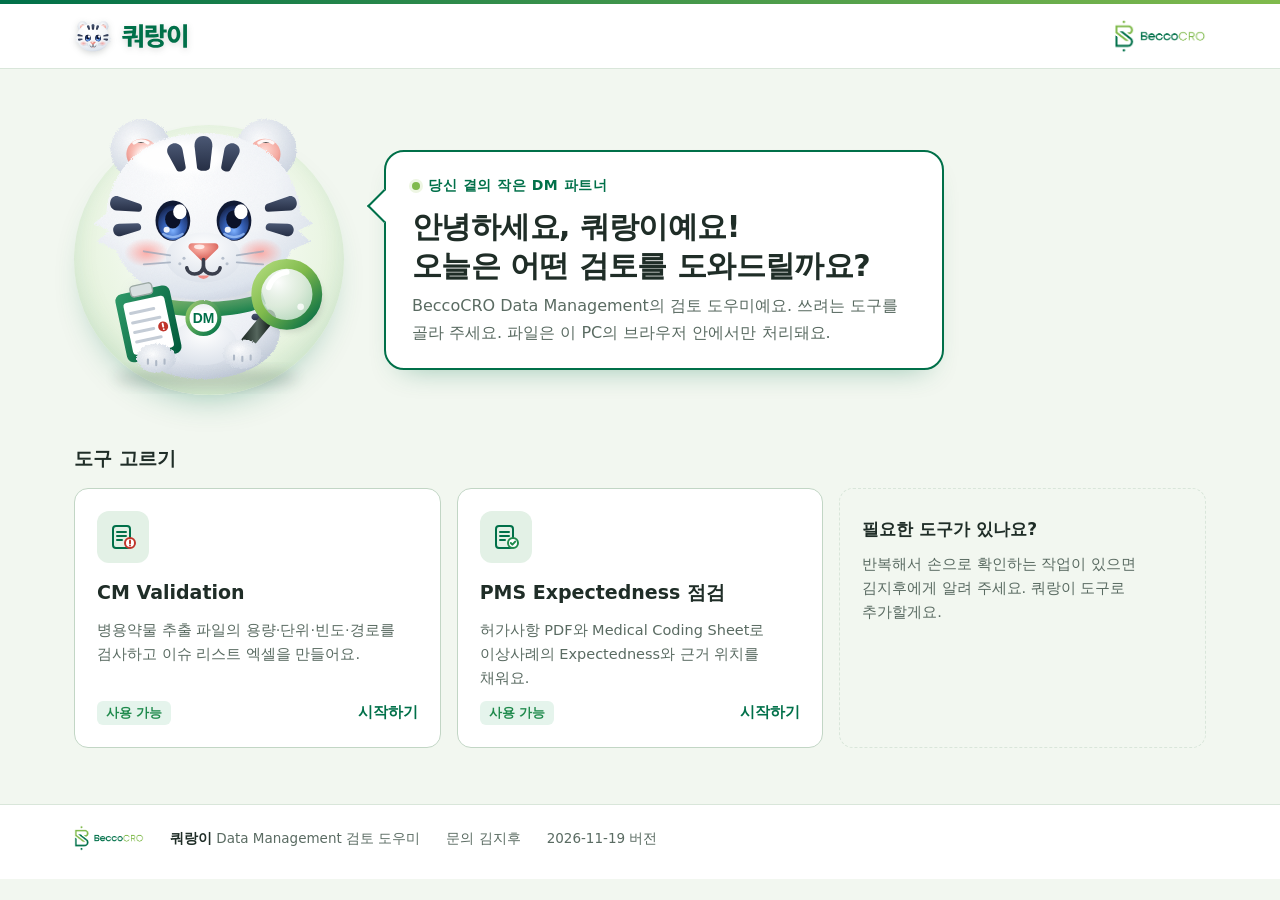
==== commit 795a724a: "Add files via upload" ====
--- a/index.html
+++ b/index.html
@@ -5,6 +5,10 @@
 <meta name="viewport" content="width=device-width, initial-scale=1">
 <meta name="robots" content="noindex, nofollow">
 <title>쿼랑이 · DM 검토 도우미</title>
+<link rel="icon" href="img/favicon.ico" sizes="any">
+<link rel="icon" type="image/png" sizes="32x32" href="img/favicon-32.png">
+<link rel="icon" type="image/png" sizes="16x16" href="img/favicon-16.png">
+<link rel="apple-touch-icon" href="img/apple-touch-icon.png">
 <link rel="stylesheet" href="css/site.css">
 <style>
   main{max-width:1180px;margin:0 auto;padding:0 24px}
@@ -291,12 +295,12 @@
       <p>병용약물 추출 파일의 용량·단위·빈도·경로를 검사하고 이슈 리스트 엑셀을 만들어요.</p>
       <span class="foot"><span class="chip ok">사용 가능</span><span class="start">시작하기</span></span>
     </a>
-    <div class="tool soon" aria-disabled="true">
-      <span class="ic"><svg width="28" height="28" viewBox="0 0 28 28" aria-hidden="true"><rect x="5" y="3" width="18" height="22" rx="3" fill="none" stroke="#6b7280" stroke-width="2"/><path d="M9 10h10M9 14h10M9 18h6" stroke="#6b7280" stroke-width="2" stroke-linecap="round"/></svg></span>
+    <a class="tool" href="pms.html">
+      <span class="ic"><svg width="28" height="28" viewBox="0 0 28 28" aria-hidden="true"><rect x="4" y="3" width="17" height="22" rx="3" fill="none" stroke="#007049" stroke-width="2"/><path d="M8 9h9M8 13h9M8 17h5" stroke="#007049" stroke-width="2" stroke-linecap="round"/><circle cx="21" cy="20" r="5" fill="#fff" stroke="#1f8a4c" stroke-width="2"/><path d="m18.8 20 1.6 1.6 2.8-3" fill="none" stroke="#1f8a4c" stroke-width="2" stroke-linecap="round" stroke-linejoin="round"/></svg></span>
       <h3>PMS Expectedness 점검</h3>
       <p>허가사항 PDF와 Medical Coding Sheet로 이상사례의 Expectedness와 근거 위치를 채워요.</p>
-      <span class="foot"><span class="chip soon">준비 중</span></span>
-    </div>
+      <span class="foot"><span class="chip ok">사용 가능</span><span class="start">시작하기</span></span>
+    </a>
     <div class="tool idea">
       <h3>필요한 도구가 있나요?</h3>
       <p>반복해서 손으로 확인하는 작업이 있으면 김지후에게 알려 주세요. 쿼랑이 도구로 추가할게요.</p>
@@ -308,7 +312,7 @@
   <img src="img/becco-logo.png" alt="BeccoCRO" width="70" height="26">
   <span><b>쿼랑이</b> Data Management 검토 도우미</span>
   <span>문의 김지후</span>
-  <span>2026-11-18 버전</span>
+  <span>2026-11-19 버전</span>
 </div></footer>
 </body>
 </html>
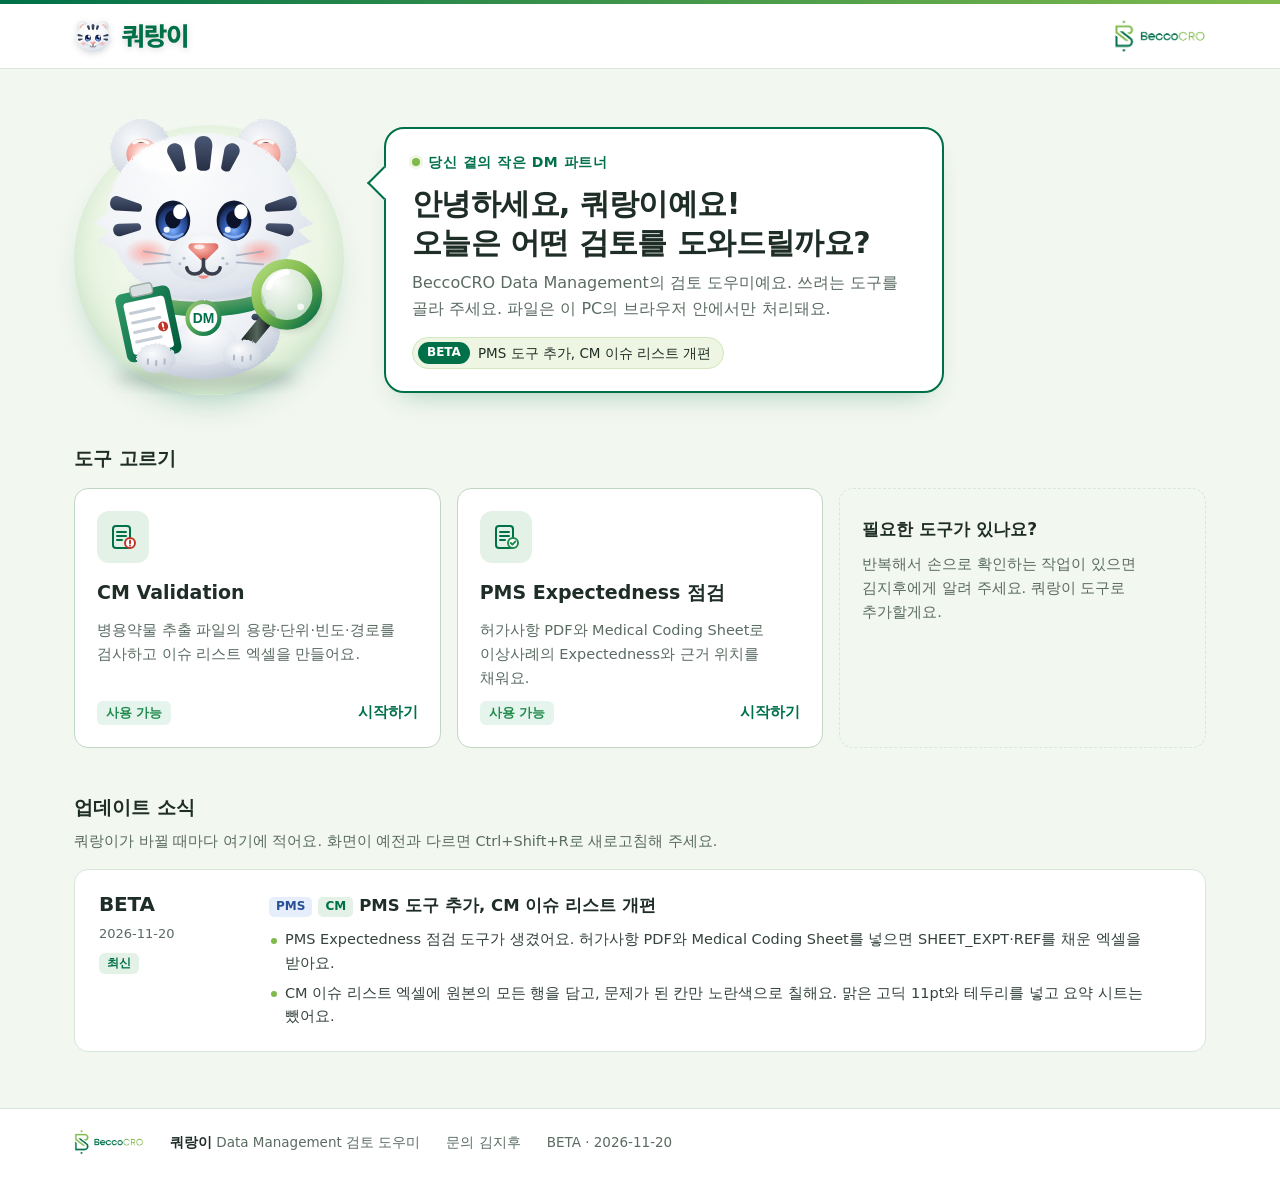
==== commit cc4b4ac2: "Add files via upload" ====
--- a/index.html
+++ b/index.html
@@ -44,7 +44,34 @@
   .tool.idea h3{font-size:17px}
   .safe{margin:26px 0 0;font-size:14px;color:var(--sub);display:flex;gap:8px;align-items:center}
 
+  /* 새 소식 알림 (말풍선 안) */
+  .newsline{display:inline-flex;align-items:center;gap:8px;margin-top:14px;font-size:13.5px;color:var(--ink);text-decoration:none;background:var(--leaf-soft);border:1px solid #d3e8bd;border-radius:999px;padding:4px 12px 4px 5px}
+  .newsline b{background:var(--brand);color:#fff;border-radius:999px;padding:1px 9px;font-size:12px}
+  .newsline:hover{border-color:var(--leaf)}
+
+  /* 업데이트 소식 */
+  .updates{margin-top:44px}
+  .updates .lead{color:var(--sub);margin:-8px 0 16px;font-size:14.5px}
+  .log{list-style:none;margin:0;padding:0;background:var(--sheet);border:1px solid var(--rule);border-radius:14px}
+  .log > li{display:grid;grid-template-columns:150px minmax(0,1fr);gap:20px;padding:22px 24px;border-top:1px solid var(--rule)}
+  .log > li:first-child{border-top:0}
+  .log .ver{font-size:20px;font-weight:800;color:var(--ink);line-height:1.2;letter-spacing:-.01em}
+  .log .date{display:block;font-size:13px;color:var(--sub);font-weight:500;margin-top:4px}
+  .log .latest{display:inline-block;margin-top:8px;font-size:12px;font-weight:700;color:var(--brand);background:var(--brand-soft);border-radius:6px;padding:1px 8px}
+  .log h3{font-size:16.5px;margin:0 0 8px}
+  .log ul{margin:0;padding:0;list-style:none}
+  .log ul li{position:relative;padding-left:16px;margin-top:6px;font-size:14.5px;color:#34433b}
+  .log ul li::before{content:"";position:absolute;left:2px;top:.68em;width:6px;height:6px;border-radius:50%;background:var(--leaf)}
+  .tag{display:inline-block;font-size:12px;font-weight:700;border-radius:5px;padding:0 7px;margin-right:6px;vertical-align:1px}
+  .tag.cm{background:var(--brand-soft);color:var(--brand)}
+  .tag.pms{background:#e6eefb;color:#2a4f99}
+  .tag.all{background:var(--gray-soft);color:var(--sub)}
+  .log .see{display:inline-block;margin-top:10px;font-size:14px;font-weight:600}
+
   @media (max-width:860px){
+    .log > li{grid-template-columns:1fr;gap:10px}
+    .log .latest{margin:0 0 0 8px}
+    .log .date{display:inline;margin-left:8px}
     .greet{grid-template-columns:1fr;justify-items:center;gap:18px;padding:36px 0 28px;text-align:center}
     .stage{width:210px;height:210px}
     .greet .tiger{width:186px}
@@ -284,6 +311,7 @@
       <p class="tagline">당신 곁의 작은 DM 파트너</p>
       <h1>안녕하세요, 쿼랑이예요!<br>오늘은 어떤 검토를 도와드릴까요?</h1>
       <p>BeccoCRO Data Management의 검토 도우미예요. 쓰려는 도구를 골라 주세요. 파일은 이 PC의 브라우저 안에서만 처리돼요.</p>
+      <a class="newsline" href="#updates"><b>BETA</b>PMS 도구 추가, CM 이슈 리스트 개편</a>
     </div>
   </section>
 
@@ -306,13 +334,31 @@
       <p>반복해서 손으로 확인하는 작업이 있으면 김지후에게 알려 주세요. 쿼랑이 도구로 추가할게요.</p>
     </div>
   </div>
+
+  <!-- 업데이트 소식: 새 버전은 맨 위에 추가하고, "최신" 표시와 말풍선 안 newsline, 바닥글 버전을 같이 바꿔요 -->
+  <section class="updates" id="updates">
+    <h2 class="pick">업데이트 소식</h2>
+    <p class="lead">쿼랑이가 바뀔 때마다 여기에 적어요. 화면이 예전과 다르면 Ctrl+Shift+R로 새로고침해 주세요.</p>
+    <ol class="log">
+      <li>
+        <div><span class="ver">BETA</span><span class="date">2026-11-20</span><span class="latest">최신</span></div>
+        <div>
+          <h3><span class="tag pms">PMS</span><span class="tag cm">CM</span>PMS 도구 추가, CM 이슈 리스트 개편</h3>
+          <ul>
+            <li>PMS Expectedness 점검 도구가 생겼어요. 허가사항 PDF와 Medical Coding Sheet를 넣으면 SHEET_EXPT·REF를 채운 엑셀을 받아요.</li>
+            <li>CM 이슈 리스트 엑셀에 원본의 모든 행을 담고, 문제가 된 칸만 노란색으로 칠해요. 맑은 고딕 11pt와 테두리를 넣고 요약 시트는 뺐어요.</li>
+          </ul>
+        </div>
+      </li>
+    </ol>
+  </section>
 </main>
 
 <footer class="site-foot"><div class="in">
   <img src="img/becco-logo.png" alt="BeccoCRO" width="70" height="26">
   <span><b>쿼랑이</b> Data Management 검토 도우미</span>
   <span>문의 김지후</span>
-  <span>2026-11-19 버전</span>
+  <span>BETA · 2026-11-20</span>
 </div></footer>
 </body>
 </html>
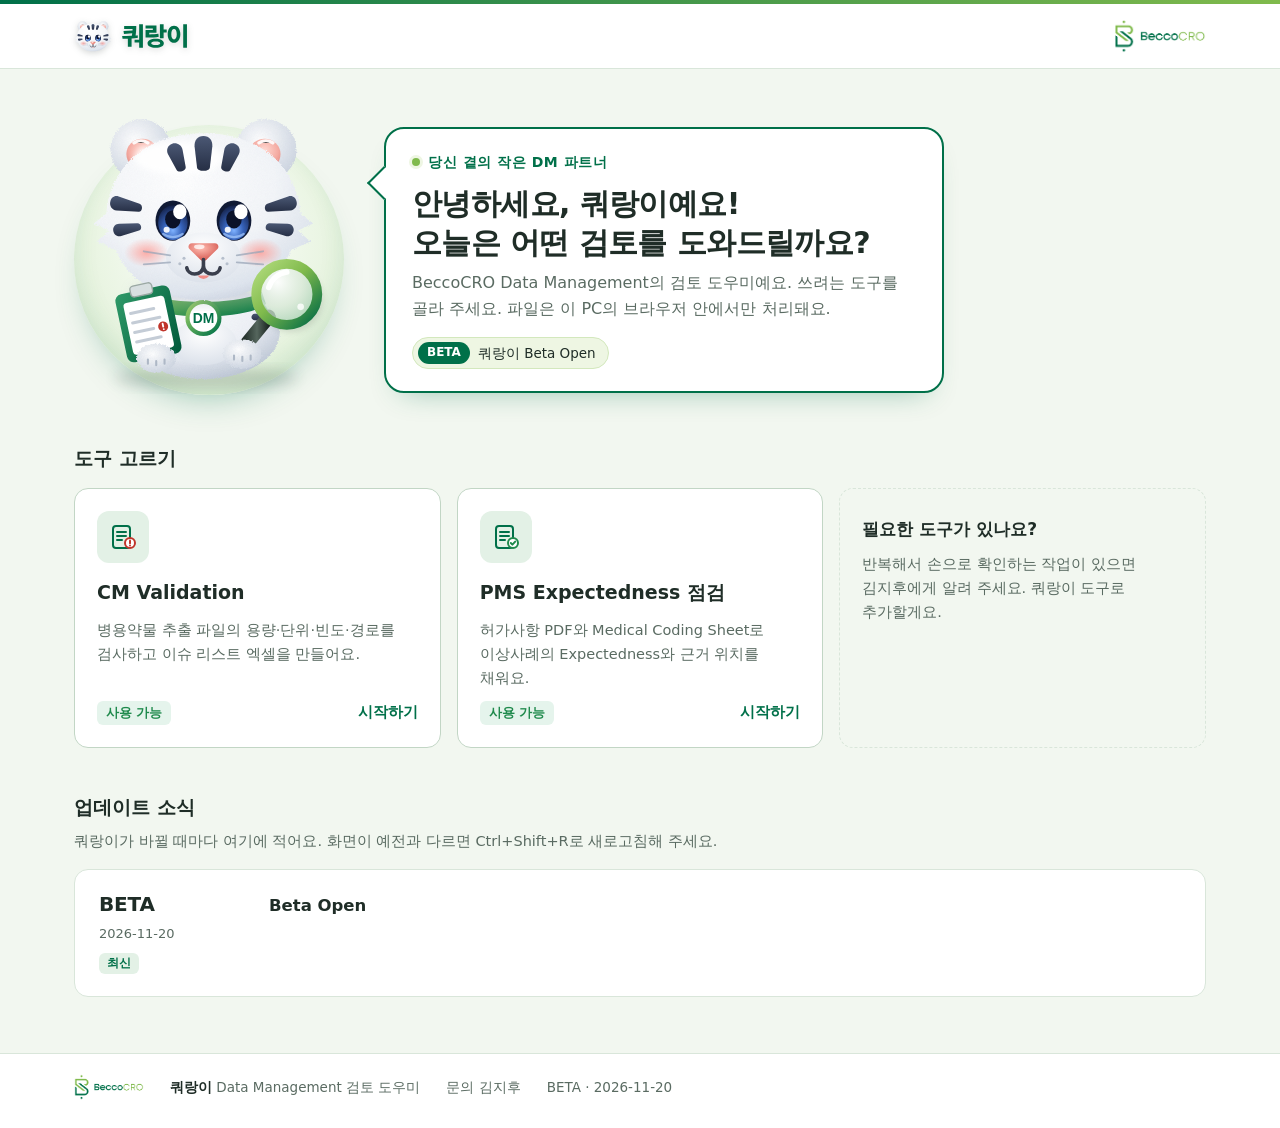
==== commit 85501dd4: "Add files via upload" ====
--- a/index.html
+++ b/index.html
@@ -311,7 +311,7 @@
       <p class="tagline">당신 곁의 작은 DM 파트너</p>
       <h1>안녕하세요, 쿼랑이예요!<br>오늘은 어떤 검토를 도와드릴까요?</h1>
       <p>BeccoCRO Data Management의 검토 도우미예요. 쓰려는 도구를 골라 주세요. 파일은 이 PC의 브라우저 안에서만 처리돼요.</p>
-      <a class="newsline" href="#updates"><b>BETA</b>PMS 도구 추가, CM 이슈 리스트 개편</a>
+      <a class="newsline" href="#updates"><b>BETA</b>쿼랑이 Beta Open</a>
     </div>
   </section>
 
@@ -343,11 +343,7 @@
       <li>
         <div><span class="ver">BETA</span><span class="date">2026-11-20</span><span class="latest">최신</span></div>
         <div>
-          <h3><span class="tag pms">PMS</span><span class="tag cm">CM</span>PMS 도구 추가, CM 이슈 리스트 개편</h3>
-          <ul>
-            <li>PMS Expectedness 점검 도구가 생겼어요. 허가사항 PDF와 Medical Coding Sheet를 넣으면 SHEET_EXPT·REF를 채운 엑셀을 받아요.</li>
-            <li>CM 이슈 리스트 엑셀에 원본의 모든 행을 담고, 문제가 된 칸만 노란색으로 칠해요. 맑은 고딕 11pt와 테두리를 넣고 요약 시트는 뺐어요.</li>
-          </ul>
+          <h3>Beta Open</h3>
         </div>
       </li>
     </ol>
